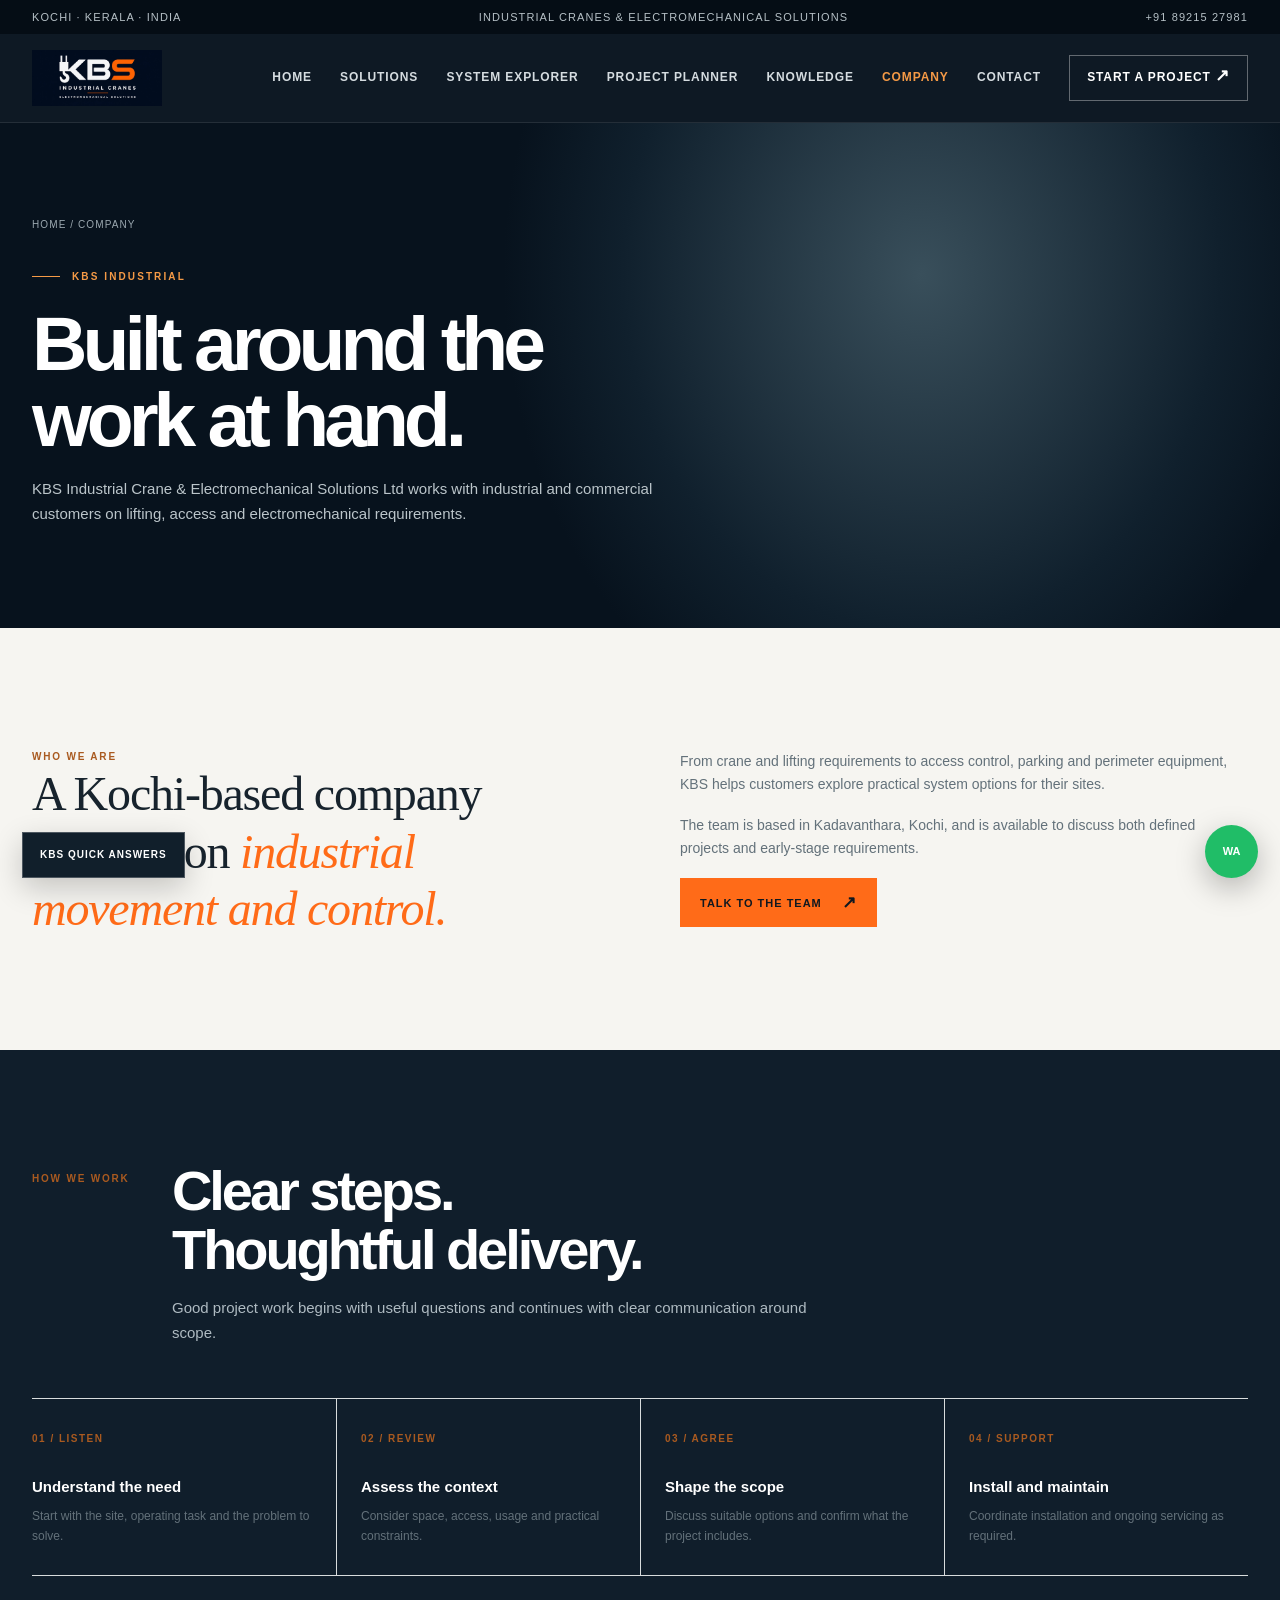
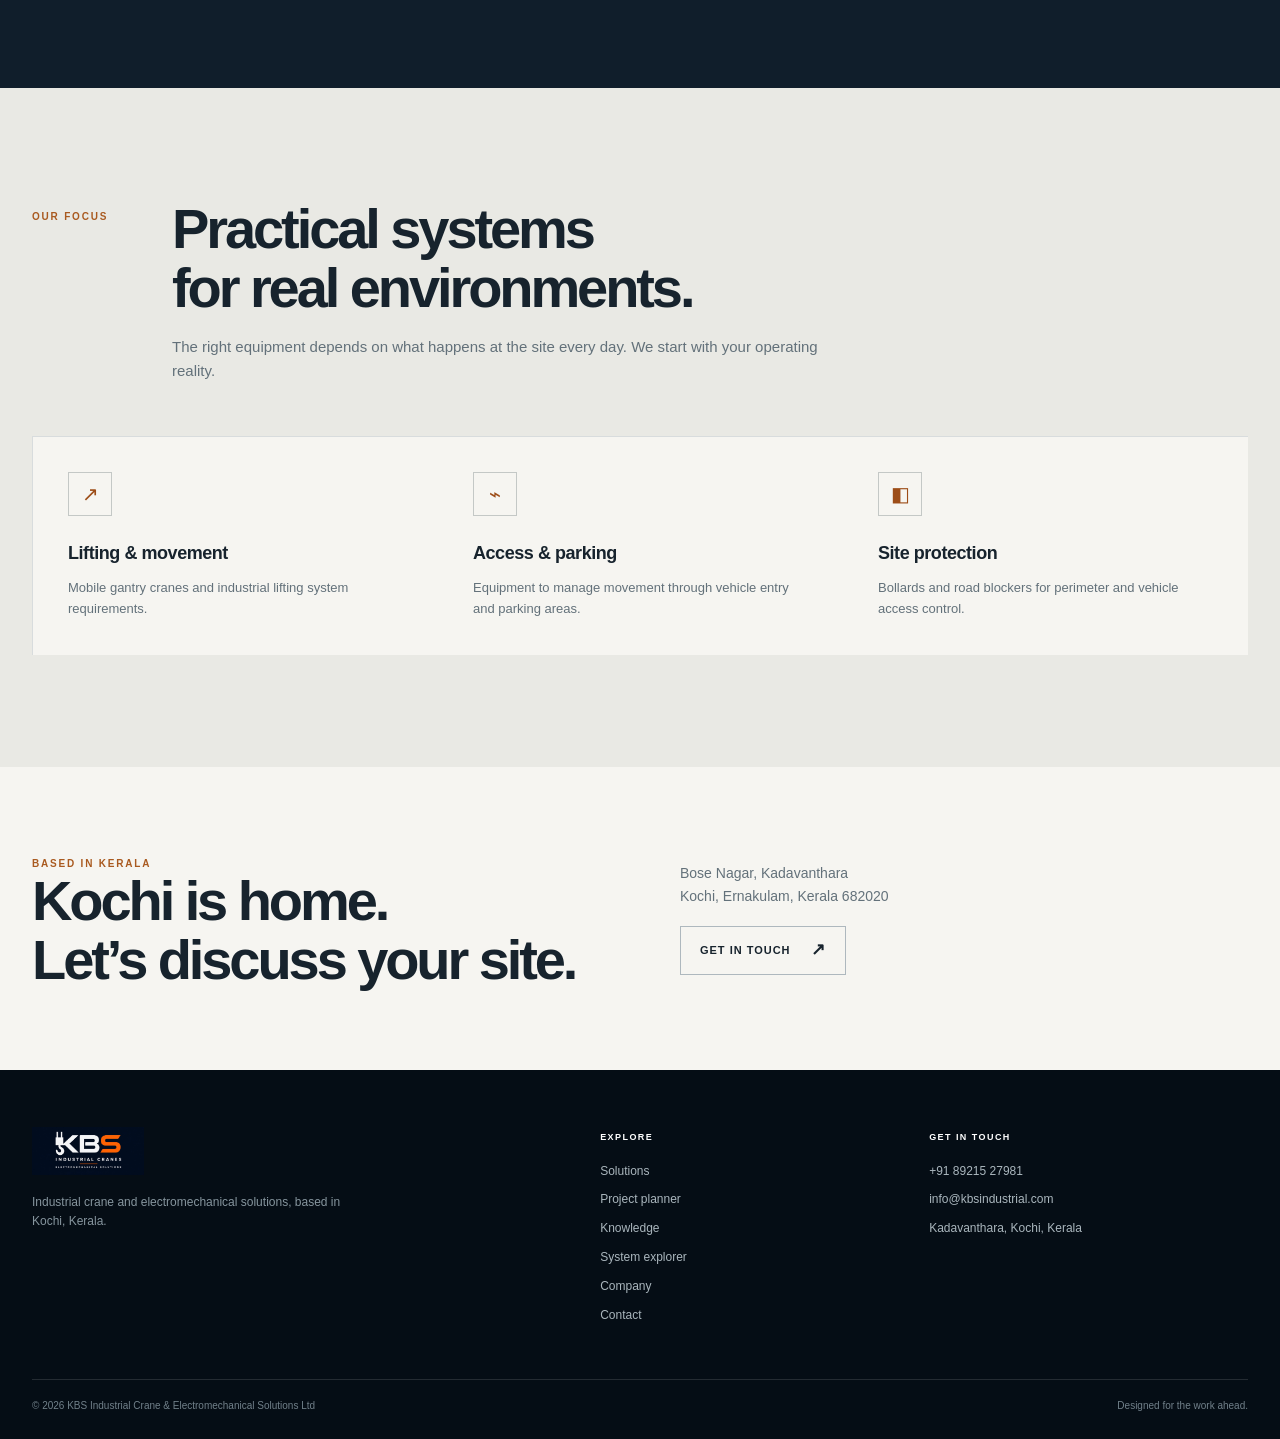
==== company.html @ d2d618ec "Add KBS website Add KBS website" ====
<!doctype html>
<html lang="en"><head><meta charset="utf-8"><meta name="viewport" content="width=device-width,initial-scale=1"><meta name="theme-color" content="#07121d"><meta name="description" content="Meet KBS Industrial Crane & Electromechanical Solutions Ltd, based in Kadavanthara, Kochi, Kerala."><title>Company | KBS Industrial</title><link rel="icon" href="assets/kbs-logo.png"><link rel="stylesheet" href="site.css"><link rel="stylesheet" href="kb.css"><script src="knowledge.js" defer></script><script src="explorer.js" defer></script><script src="site.js" defer></script></head><body><a class="skip" href="#main">Skip to content</a>
<div class="utility"><div class="wrap utility-row"><span>Kochi · Kerala · India</span><span>Industrial cranes & electromechanical solutions</span><a href="tel:+918921527981">+91 89215 27981</a></div></div><header class="site-header"><div class="wrap nav-row"><a class="logo" href="index.html" data-page aria-label="KBS Industrial home"><img src="assets/kbs-logo.png" alt="KBS Industrial Cranes — Electromechanical Solutions"></a><button class="menu-button" aria-expanded="false">Menu</button><nav class="nav" aria-label="Main navigation"><a href="index.html" data-page>Home</a><a href="solutions.html" data-page>Solutions</a><a href="explorer.html" data-page>System explorer</a><a href="planner.html" data-page>Project planner</a><a href="knowledge.html" data-page>Knowledge</a><a href="company.html" data-page aria-current="page">Company</a><a href="contact.html" data-page>Contact</a><a class="nav-cta" href="contact.html" data-page>Start a project <span class="arrow">↗</span></a></nav></div></header>
<main id="main"><section class="page-hero"><div class="wrap"><div class="breadcrumbs"><a href="index.html" data-page>Home</a> / Company</div><div class="eyebrow">KBS Industrial</div><h1>Built around the<br>work at hand.</h1><p>KBS Industrial Crane & Electromechanical Solutions Ltd works with industrial and commercial customers on lifting, access and electromechanical requirements.</p></div></section>
<section class="section"><div class="wrap split"><div class="reveal"><div class="section-label">Who we are</div><p class="statement">A Kochi-based company focused on <em>industrial movement and control.</em></p></div><div class="copy reveal delay"><p>From crane and lifting requirements to access control, parking and perimeter equipment, KBS helps customers explore practical system options for their sites.</p><p>The team is based in Kadavanthara, Kochi, and is available to discuss both defined projects and early-stage requirements.</p><a class="button primary" href="contact.html" data-page>Talk to the team <span class="arrow">↗</span></a></div></div></section>
<section class="section dark"><div class="wrap"><div class="section-head reveal"><div class="section-label">How we work</div><div><h2 class="section-title">Clear steps.<br>Thoughtful delivery.</h2><p class="section-intro">Good project work begins with useful questions and continues with clear communication around scope.</p></div></div><div class="process-grid"><article class="process-card"><span>01 / LISTEN</span><h3>Understand the need</h3><p>Start with the site, operating task and the problem to solve.</p></article><article class="process-card"><span>02 / REVIEW</span><h3>Assess the context</h3><p>Consider space, access, usage and practical constraints.</p></article><article class="process-card"><span>03 / AGREE</span><h3>Shape the scope</h3><p>Discuss suitable options and confirm what the project includes.</p></article><article class="process-card"><span>04 / SUPPORT</span><h3>Install and maintain</h3><p>Coordinate installation and ongoing servicing as required.</p></article></div></div></section>
<section class="section sand"><div class="wrap"><div class="section-head reveal"><div class="section-label">Our focus</div><div><h2 class="section-title">Practical systems<br>for real environments.</h2><p class="section-intro">The right equipment depends on what happens at the site every day. We start with your operating reality.</p></div></div><div class="service-grid"><article class="project-card"><div class="service-icon">↗</div><h3>Lifting & movement</h3><p>Mobile gantry cranes and industrial lifting system requirements.</p></article><article class="project-card"><div class="service-icon">⌁</div><h3>Access & parking</h3><p>Equipment to manage movement through vehicle entry and parking areas.</p></article><article class="project-card"><div class="service-icon">◧</div><h3>Site protection</h3><p>Bollards and road blockers for perimeter and vehicle access control.</p></article></div></div></section>
<section class="section sm"><div class="wrap split"><div><div class="section-label">Based in Kerala</div><h2 class="section-title">Kochi is home.<br>Let’s discuss your site.</h2></div><div class="copy"><p>Bose Nagar, Kadavanthara<br>Kochi, Ernakulam, Kerala 682020</p><a class="button light" href="contact.html" data-page>Get in touch <span class="arrow">↗</span></a></div></div></section></main>
<footer class="footer"><div class="wrap"><div class="footer-top"><div><a class="footer-logo" href="index.html" data-page><img src="assets/kbs-logo.png" alt="KBS Industrial"></a><p class="footer-blurb">Industrial crane and electromechanical solutions, based in Kochi, Kerala.</p></div><div class="footer-col"><h4>Explore</h4><a href="solutions.html" data-page>Solutions</a><a href="planner.html" data-page>Project planner</a><a href="knowledge.html" data-page>Knowledge</a><a href="explorer.html" data-page>System explorer</a><a href="company.html" data-page>Company</a><a href="contact.html" data-page>Contact</a></div><div class="footer-col"><h4>Get in touch</h4><a href="tel:+918921527981">+91 89215 27981</a><a href="mailto:info@kbsindustrial.com">info@kbsindustrial.com</a><span>Kadavanthara, Kochi, Kerala</span></div></div><div class="footer-bottom"><span>© <span data-year></span> KBS Industrial Crane & Electromechanical Solutions Ltd</span><span>Designed for the work ahead.</span></div></div></footer><div data-assistant></div><a class="floating-whatsapp" href="https://wa.me/918921527981" aria-label="Chat with KBS on WhatsApp" target="_blank" rel="noopener">WA</a></body></html>
---- site.css ----
:root{--night:#07121d;--navy:#101e2b;--navy2:#1b2e3d;--steel:#9daab2;--mist:#e8ecec;--paper:#f6f5f1;--orange:#ff6b18;--orange2:#f59a46;--line:#d8dcdd;--text:#17232d;--muted:#63717a;--white:#fff;--serif:Georgia,'Times New Roman',serif;--sans:'DM Sans',Arial,sans-serif;--display:Manrope,'DM Sans',Arial,sans-serif;--max:1240px;--shadow:0 25px 80px #06101b24}
*{box-sizing:border-box}html{scroll-behavior:smooth;scroll-padding-top:100px}body{margin:0;color:var(--text);background:var(--paper);font-family:var(--sans);font-size:15px;line-height:1.65;-webkit-font-smoothing:antialiased}body.page-transition{opacity:0;transform:translateY(8px)}body.page-ready{opacity:1;transform:none;transition:opacity .55s ease,transform .55s ease}a{color:inherit}img{max-width:100%;display:block}button{font:inherit}.wrap{width:min(var(--max),calc(100% - 64px));margin:auto}.utility{background:#050d15;color:#b6c0c6;font-size:11px;letter-spacing:.1em;text-transform:uppercase}.utility-row{min-height:34px;display:flex;align-items:center;justify-content:space-between}.utility a{text-decoration:none}.utility a:hover{color:white}.site-header{position:sticky;top:0;z-index:30;background:rgba(7,18,29,.97);color:#fff;border-bottom:1px solid #ffffff18;backdrop-filter:blur(16px)}.nav-row{min-height:88px;display:flex;align-items:center;justify-content:space-between;gap:32px}.logo{display:block;width:130px;flex:none}.logo img{width:100%;height:auto}.nav{display:flex;align-items:center;gap:clamp(18px,2.2vw,34px)}.nav a{text-decoration:none;color:#d5dce0;font-size:12px;font-weight:700;letter-spacing:.075em;text-transform:uppercase;transition:color .2s}.nav a:hover,.nav a[aria-current=page]{color:var(--orange2)}.nav .nav-cta{border:1px solid #ffffff59;padding:12px 17px;color:#fff}.nav .nav-cta:hover{background:var(--orange);border-color:var(--orange);color:#07121d}.menu-button{display:none;background:transparent;border:1px solid #ffffff4d;color:white;padding:10px 13px}
.hero{position:relative;overflow:hidden;background:var(--night);color:white;min-height:670px;display:flex;align-items:center}.hero:before{content:"";position:absolute;inset:0;background:radial-gradient(ellipse at 75% 48%,#354957 0,transparent 37%),linear-gradient(90deg,#07121d 0%,#07121df2 42%,#07121d55 100%)}.hero:after{content:"";position:absolute;inset:0;opacity:.14;background-image:linear-gradient(#92a4af14 1px,transparent 1px),linear-gradient(90deg,#92a4af14 1px,transparent 1px);background-size:74px 74px;mask-image:linear-gradient(90deg,transparent,#000)}.hero-inner{position:relative;z-index:1;display:grid;grid-template-columns:.82fr 1.18fr;gap:45px;align-items:center;padding-top:70px;padding-bottom:78px}.hero-copy{max-width:530px}.eyebrow{display:flex;align-items:center;gap:12px;color:var(--orange2);font-size:10px;font-weight:800;letter-spacing:.21em;text-transform:uppercase}.eyebrow:before{content:"";width:28px;height:1px;background:currentColor}.hero h1,.page-hero h1{font-family:var(--display);font-size:clamp(44px,5.7vw,78px);line-height:.99;letter-spacing:-.065em;font-weight:600;margin:23px 0 25px}.hero h1 em{font-family:var(--serif);font-weight:400;color:var(--orange2);letter-spacing:-.045em}.hero-copy>p{max-width:460px;color:#b7c2c9;font-size:16px;line-height:1.8}.button-row{display:flex;flex-wrap:wrap;gap:12px;margin-top:30px}.button{display:inline-flex;align-items:center;justify-content:center;gap:20px;min-height:49px;padding:0 19px;border:1px solid transparent;text-decoration:none;font-size:11px;font-weight:800;letter-spacing:.09em;text-transform:uppercase;transition:transform .22s,background .22s,border .22s,color .22s}.button:hover{transform:translateY(-2px)}.button.primary{background:var(--orange);color:#101820}.button.primary:hover{background:#ff8b4d}.button.outline{border-color:#ffffff4d;color:white}.button.outline:hover{border-color:white;background:#ffffff12}.button.light{border-color:#aeb8be;color:var(--text)}.button.light:hover{background:var(--text);border-color:var(--text);color:white}.arrow{font-size:17px;line-height:0}.hero-meta{display:flex;align-items:center;gap:13px;margin-top:36px;color:#9cabb4;font-size:11px;letter-spacing:.12em;text-transform:uppercase}.hero-meta:before{content:"";width:36px;height:1px;background:#657782}.hero-visual{position:relative;min-width:0;height:auto;background:none;overflow:visible}
.trust-strip{background:#101e2b;color:white}.trust-row{display:grid;grid-template-columns:repeat(3,1fr);min-height:91px;align-items:center}.trust-item{display:flex;align-items:center;gap:17px;padding:14px 26px;border-right:1px solid #ffffff22}.trust-item:first-child{padding-left:0}.trust-item:last-child{border:0}.trust-num{font-family:var(--serif);font-size:26px;color:var(--orange2)}.trust-item strong{display:block;font-size:11px;letter-spacing:.09em;text-transform:uppercase}.trust-item small{display:block;color:#8f9da6;font-size:11px;margin-top:3px}
.section{padding:112px 0}.section.sm{padding:80px 0}.section.dark{background:var(--navy);color:white}.section.sand{background:#e9e9e4}.section-head{display:grid;grid-template-columns:120px minmax(0,750px);gap:20px;margin-bottom:52px}.section-label{padding-top:9px;color:#a95a20;font-size:10px;letter-spacing:.18em;font-weight:800;text-transform:uppercase}.section-title{font-family:var(--display);font-size:clamp(34px,4.5vw,56px);line-height:1.05;letter-spacing:-.055em;font-weight:600;margin:0}.section-intro{max-width:650px;color:var(--muted);margin:17px 0 0;font-size:15px}.dark .section-intro{color:#afbbc2}.service-grid{display:grid;grid-template-columns:repeat(3,1fr);border-top:1px solid var(--line);border-left:1px solid var(--line)}.service-card{position:relative;min-height:250px;padding:30px;border-right:1px solid var(--line);border-bottom:1px solid var(--line);background:var(--paper);transition:background .25s,transform .25s}.service-card:hover{background:white;transform:translateY(-3px);z-index:1;box-shadow:var(--shadow)}.service-kicker{color:#a95a20;font-family:var(--display);font-size:10px;letter-spacing:.12em;font-weight:800}.service-icon{width:44px;height:44px;margin:31px 0 22px;border:1px solid #c4c8c6;display:grid;place-items:center;color:#9d4d18;font-size:20px}.service-card h3,.project-card h3{font-family:var(--display);font-size:18px;letter-spacing:-.025em;margin:0 0 8px}.service-card p{max-width:310px;color:var(--muted);font-size:13px;margin:0}.text-link{display:inline-flex;gap:12px;align-items:center;margin-top:23px;text-decoration:none;color:#9a4e1e;font-size:10px;font-weight:800;text-transform:uppercase;letter-spacing:.12em}.text-link:hover{color:var(--orange)}.split{display:grid;grid-template-columns:1fr 1fr;gap:80px;align-items:center}.statement{font-family:var(--serif);font-size:clamp(29px,4.1vw,48px);line-height:1.2;letter-spacing:-.025em;margin:0}.statement em{color:var(--orange);font-weight:400}.copy{color:var(--muted);font-size:14px}.copy p{margin:0 0 18px}.list-lines{border-top:1px solid #ffffff30}.list-line{display:grid;grid-template-columns:50px 1fr;gap:15px;padding:18px 0;border-bottom:1px solid #ffffff30}.list-line span{color:var(--orange2);font-size:10px;letter-spacing:.15em;font-weight:800}.list-line strong{font-size:13px}.list-line p{font-size:12px;color:#aab6bd;margin:3px 0 0}.feature-band{background:#dce0df;padding:0}.feature-band-inner{display:grid;grid-template-columns:1fr 1fr;min-height:370px}.feature-visual{position:relative;min-height:350px;background:linear-gradient(135deg,#253b49,#647782 55%,#b17a50);overflow:hidden}.feature-visual img{height:100%;width:100%;object-fit:cover;position:absolute;inset:0;mix-blend-mode:luminosity;opacity:.84}.feature-copy{padding:64px clamp(28px,6vw,84px);display:flex;flex-direction:column;justify-content:center}.feature-copy .section-title{font-size:clamp(32px,4vw,48px)}.feature-copy p{color:#53616a;max-width:460px;font-size:14px;margin:19px 0 0}.feature-copy .button{align-self:flex-start;margin-top:25px}
.page-hero{background:var(--night);color:white;position:relative;overflow:hidden;padding:94px 0 86px}.page-hero:before{content:"";position:absolute;right:-5%;top:-70%;width:66%;height:200%;background:radial-gradient(ellipse,#394f5b 0%,#10202d 50%,transparent 70%)}.page-hero .wrap{position:relative;z-index:1}.page-hero h1{max-width:900px;font-size:clamp(46px,6vw,78px);margin:20px 0}.page-hero p{max-width:680px;color:#bbc5ca;font-size:15px}.breadcrumbs{font-size:10px;color:#9ba8b0;letter-spacing:.11em;text-transform:uppercase;margin-bottom:35px}.breadcrumbs a{color:inherit;text-decoration:none}.breadcrumbs a:hover{color:white}
.spec-note{margin-top:17px;color:#73818a;font-size:11px}
.process-grid{display:grid;grid-template-columns:repeat(4,1fr);border-top:1px solid var(--line);border-bottom:1px solid var(--line)}.process-card{padding:26px 24px 28px 0}.process-card+.process-card{padding-left:24px;border-left:1px solid var(--line)}.process-card span{color:#a95a20;font-size:10px;letter-spacing:.15em;font-weight:800}.process-card h3{font-family:var(--display);font-size:15px;margin:25px 0 8px}.process-card p{color:var(--muted);font-size:12px;margin:0}.project-card{background:var(--paper);padding:35px;min-height:210px}.project-card .service-icon{margin:0 0 23px}.project-card p{color:var(--muted);font-size:13px;margin:0}
.contact-layout{display:grid;grid-template-columns:.9fr 1.1fr;gap:90px}.contact-layout h2{font-family:var(--display);font-size:clamp(36px,4.5vw,56px);letter-spacing:-.06em;line-height:1.02;margin:19px 0}.contact-layout>div:first-child>p{max-width:400px;color:var(--muted)}.contact-details{border-top:1px solid var(--line)}.contact-detail{padding:20px 0;border-bottom:1px solid var(--line)}.contact-detail small{display:block;color:#a95a20;font-size:9px;font-weight:800;letter-spacing:.16em;text-transform:uppercase}.contact-detail a,.contact-detail span{display:block;text-decoration:none;font-size:15px;font-weight:700;margin-top:5px}.contact-detail a:hover{color:#b05a1f}.form-card{background:#fff;padding:36px;box-shadow:var(--shadow)}.form-card h3{font-family:var(--display);font-size:19px;margin:0 0 22px}.form-row{display:grid;grid-template-columns:1fr 1fr;gap:16px}.field{margin-bottom:16px}.field label{display:block;font-size:10px;font-weight:800;letter-spacing:.1em;text-transform:uppercase;margin-bottom:7px}.field input,.field textarea,.field select{width:100%;border:1px solid #cdd3d4;background:#fbfbf9;padding:13px 14px;color:var(--text);font:inherit;font-size:13px}.field textarea{min-height:110px;resize:vertical}.field input:focus,.field textarea:focus,.field select:focus{outline:2px solid #ff6b1845;border-color:var(--orange)}.form-card .button{cursor:pointer}
.footer{background:#050d15;color:#aab6bd;padding:57px 0 24px}.footer-top{display:grid;grid-template-columns:1.3fr .7fr .8fr;gap:50px;padding-bottom:45px}.footer-logo{display:block;width:112px}.footer-blurb{max-width:320px;color:#86959e;font-size:12px;margin-top:18px}.footer-col h4{color:white;font-size:9px;letter-spacing:.16em;text-transform:uppercase;margin:3px 0 17px}.footer-col a,.footer-col span{display:block;text-decoration:none;color:#aab6bd;font-size:12px;margin:9px 0}.footer-col a:hover{color:var(--orange2)}.footer-bottom{border-top:1px solid #ffffff20;padding-top:18px;display:flex;justify-content:space-between;gap:20px;font-size:10px;color:#71808a}.footer-bottom a{text-decoration:none}.floating-whatsapp{position:fixed;right:22px;bottom:22px;z-index:25;width:53px;height:53px;border-radius:50%;display:grid;place-items:center;background:#20bd67;color:white;text-decoration:none;box-shadow:0 10px 30px #0004;font-weight:800;font-size:11px}.assistant-launch{position:fixed;left:22px;bottom:22px;z-index:25;background:#111f2b;color:white;border:1px solid #ffffff40;padding:14px 17px;cursor:pointer;font-size:10px;font-weight:800;letter-spacing:.1em;text-transform:uppercase;box-shadow:0 10px 30px #0003}.assistant-launch:hover{background:var(--orange);color:var(--night)}.assistant-panel{position:fixed;z-index:26;left:22px;bottom:79px;width:min(360px,calc(100vw - 32px));height:420px;background:white;border:1px solid #cdd5d8;box-shadow:0 16px 50px #0005;display:flex;flex-direction:column}.assistant-panel[hidden]{display:none}.assistant-head{background:var(--night);color:white;padding:14px;display:flex;justify-content:space-between;align-items:center}.assistant-head strong,.assistant-head small{display:block}.assistant-head small{color:#aab6bd;font-size:10px;margin-top:3px}.assistant-head button{background:transparent;border:0;color:white;font-size:23px;cursor:pointer}.assistant-messages{flex:1;overflow:auto;padding:14px;background:var(--paper)}.assistant-messages p{padding:10px 12px;margin:0 0 10px;max-width:92%;font-size:12px;background:white;border:1px solid #e1e5e6}.assistant-messages .user-msg{margin-left:auto;background:#ffe2cc;border-color:#ffe2cc}.assistant-form{display:flex;gap:7px;padding:10px;border-top:1px solid var(--line)}.assistant-form input{min-width:0;flex:1;padding:10px;border:1px solid #cdd5d8;font:inherit;font-size:12px}.assistant-form button{background:var(--orange);color:var(--night);border:0;padding:0 14px;font-size:10px;font-weight:800;text-transform:uppercase;cursor:pointer}
.reveal{opacity:0;transform:translateY(18px);transition:opacity .65s ease,transform .65s ease}.reveal.visible{opacity:1;transform:none}.reveal.delay{transition-delay:.12s}.reveal.delay2{transition-delay:.22s}.skip{position:absolute;left:-9999px;top:auto}.skip:focus{left:12px;top:12px;z-index:99;background:white;padding:12px;color:black}
@media(max-width:980px){.nav{gap:17px}.nav a{font-size:10px}.hero-inner{grid-template-columns:.9fr 1.1fr;gap:24px}.trust-item{padding:12px 17px}.section{padding:90px 0}.split{gap:48px}.contact-layout{gap:50px}}
@media(max-width:760px){.wrap{width:calc(100% - 38px)}.utility-row{min-height:30px}.utility-row span:last-child{display:none}.nav-row{min-height:74px}.menu-button{display:block}.nav{display:none;position:absolute;top:74px;left:0;right:0;padding:20px 24px 24px;background:#07121d;align-items:stretch;flex-direction:column;gap:18px;border-bottom:1px solid #ffffff25}.nav.open{display:flex}.nav a{font-size:12px}.nav .nav-cta{text-align:center}.hero{min-height:unset}.hero-inner{grid-template-columns:1fr;padding-top:64px;padding-bottom:46px}.hero-copy{max-width:620px}.hero h1{font-size:clamp(45px,12vw,70px)}.hero-visual{margin-top:10px}.hero-visual{height:310px}.trust-row{grid-template-columns:1fr;padding:7px 0}.trust-item,.trust-item:first-child{border:0;border-bottom:1px solid #ffffff1c;padding:12px 0}.trust-item:last-child{border:0}.section{padding:72px 0}.section.sm{padding:60px 0}.section-head{grid-template-columns:1fr;gap:10px;margin-bottom:34px}.section-label{padding:0}.service-grid{grid-template-columns:1fr 1fr}.service-card{min-height:225px;padding:22px}.service-icon{margin:21px 0 17px}.split,.feature-band-inner,.contact-layout{grid-template-columns:1fr;gap:30px}.feature-visual{min-height:270px}.feature-copy{padding:38px 25px 45px}.process-grid{grid-template-columns:1fr 1fr}.process-card{padding:20px 14px 22px 0}.process-card+.process-card{padding-left:14px}.process-card:nth-child(3){border-left:0;padding-left:0;border-top:1px solid var(--line)}.process-card:nth-child(4){border-top:1px solid var(--line)}.form-row{grid-template-columns:1fr;gap:0}.footer-top{grid-template-columns:1fr}.footer-top>div:first-child{grid-column:auto}.assistant-launch{left:12px;bottom:12px}.floating-whatsapp{right:12px;bottom:12px}}
@media(prefers-reduced-motion:reduce){html{scroll-behavior:auto}*,*:before,*:after{animation-duration:.01ms!important;transition-duration:.01ms!important}.reveal{opacity:1;transform:none}}
---- kb.css ----
.knowledge-tools{background:#fff;border:1px solid var(--line);padding:20px;box-shadow:var(--shadow);margin-top:-18px;position:relative;z-index:2}.knowledge-search{width:100%;height:54px;padding:0 18px;border:1px solid #cbd2d3;background:#fbfbf9;font:inherit;font-size:14px}.knowledge-search:focus{outline:2px solid #ff6b1845;border-color:var(--orange)}.faq-count{font-size:10px;color:var(--muted);letter-spacing:.12em;text-transform:uppercase;font-weight:800;margin:18px 0 10px}.faq-categories{display:flex;flex-wrap:wrap;gap:8px;margin-top:15px}.faq-filter{border:1px solid #d1d6d6;background:transparent;padding:9px 12px;color:#55636b;font-size:10px;font-weight:800;letter-spacing:.05em;cursor:pointer}.faq-filter:hover,.faq-filter.active{background:var(--night);border-color:var(--night);color:white}.faq-list{border-top:1px solid var(--line);margin-top:17px}.faq-item{border-bottom:1px solid var(--line);background:transparent}.faq-item summary{list-style:none;cursor:pointer;padding:18px 38px 18px 0;font-weight:700;font-size:13px;position:relative}.faq-item summary::-webkit-details-marker{display:none}.faq-item summary:after{content:'+';position:absolute;right:6px;top:14px;color:#a95a20;font-size:20px;font-weight:400}.faq-item[open] summary:after{content:'−'}.faq-answer{max-width:850px;color:#596770;font-size:13px;padding:0 40px 20px 0}.faq-answer a{color:#a34d16;text-decoration:underline;text-underline-offset:3px}.faq-empty{padding:22px;color:var(--muted);font-size:13px}.planner-grid{display:grid;grid-template-columns:.72fr 1.28fr;gap:60px;align-items:start}.planner-aside{position:sticky;top:130px}.planner-aside .section-title{font-size:clamp(34px,4vw,49px)}.planner-aside p{color:var(--muted);font-size:13px}.planner-progress{display:flex;gap:7px;margin:28px 0}.planner-progress i{height:3px;flex:1;background:#d7dcda}.planner-progress i.active{background:var(--orange)}.planner-form{background:#fff;padding:34px;box-shadow:var(--shadow)}.planner-field{padding:0 0 23px;margin:0 0 22px;border:0;border-bottom:1px solid var(--line)}.planner-field legend{font-family:var(--display);font-size:17px;font-weight:700;letter-spacing:-.025em;padding:0 0 13px}.planner-field legend span{display:block;font:800 9px var(--sans);letter-spacing:.13em;text-transform:uppercase;color:#a95a20;margin-bottom:5px}.choice-grid{display:grid;grid-template-columns:repeat(2,1fr);gap:9px}.choice{position:relative}.choice input{position:absolute;opacity:0;inset:0}.choice span{display:block;height:100%;padding:12px;border:1px solid #d4d9d8;color:#53616a;font-size:11px;cursor:pointer;transition:.2s}.choice input:checked+span{border-color:var(--orange);background:#fff1e6;color:var(--text);box-shadow:inset 0 0 0 1px var(--orange)}.choice input:focus-visible+span{outline:2px solid var(--orange)}.planner-form input[type=text],.planner-form textarea{width:100%;border:1px solid #cdd3d4;background:#fbfbf9;padding:13px 14px;font:inherit;font-size:13px}.planner-form textarea{min-height:100px;resize:vertical}.brief-output{background:var(--night);color:white;padding:27px;margin-top:22px}.brief-output[hidden]{display:none}.brief-output h3{font-family:var(--display);font-size:20px;margin:0 0 13px}.brief-output pre{white-space:pre-wrap;font:12px/1.65 var(--sans);color:#c6d0d5}.brief-actions{display:flex;gap:9px;flex-wrap:wrap}.brief-note{font-size:10px;color:#9ba8b0;margin:15px 0 0}.planner-form .button{margin-top:5px}
.explorer-shell{position:relative;min-height:410px;overflow:hidden;color:white;background:linear-gradient(145deg,#142430,#09151e 72%);border:1px solid #ffffff24;box-shadow:0 28px 70px #0004}.explorer-shell:before{content:"";position:absolute;inset:0;background:radial-gradient(ellipse at 90% 10%,#52616b44,transparent 42%),linear-gradient(110deg,transparent 55%,#ff6b1814);pointer-events:none}.explorer-shell>*{position:relative}.explorer-head{display:flex;justify-content:space-between;align-items:center;padding:18px 20px;border-bottom:1px solid #ffffff20}.explorer-head span{font-size:9px;font-weight:800;letter-spacing:.15em;text-transform:uppercase;color:#b6c2c8}.explorer-head .explorer-number{color:var(--orange2)}.explorer-body{display:grid;grid-template-columns:.78fr 1.22fr;min-height:340px}.explorer-tabs{display:flex;flex-direction:column;border-right:1px solid #ffffff20;padding:12px}.explorer-tab{display:grid;grid-template-columns:30px 1fr 18px;gap:9px;align-items:center;text-align:left;flex:1;min-height:48px;border:0;border-bottom:1px solid #ffffff19;background:transparent;color:#b8c3c8;padding:8px 10px;font-size:10px;font-weight:700;cursor:pointer;transition:background .2s,color .2s}.explorer-tab:last-child{border-bottom:0}.explorer-tab:hover,.explorer-tab[aria-selected=true]{background:#ffffff0d;color:white}.explorer-tab[aria-selected=true]{box-shadow:inset 2px 0 0 var(--orange)}.explorer-tab-num{color:var(--orange2);font-size:9px;letter-spacing:.1em}.explorer-tab b{font-weight:400;color:var(--orange2);font-size:15px}.explorer-detail{padding:26px 27px 22px;display:flex;flex-direction:column;align-items:flex-start}.explorer-detail .explorer-tag{color:var(--orange2);font-weight:800;font-size:9px;letter-spacing:.16em;text-transform:uppercase}.explorer-detail h2,.explorer-detail h3{font-family:var(--display);font-size:clamp(22px,2.8vw,32px);line-height:1.08;letter-spacing:-.05em;margin:12px 0}.explorer-detail p{color:#c0cbd0;font-size:11px;line-height:1.7;margin:0 0 13px}.explorer-detail .explorer-prompt{border-left:2px solid var(--orange);padding-left:12px}.explorer-detail .explorer-caution{font-size:10px;color:#8f9da5;margin-bottom:18px}.explorer-detail .button{margin-top:auto;min-height:42px;font-size:9px}.explorer-caption{margin-top:12px;color:#7d8c94;font-size:9px;letter-spacing:.1em;text-transform:uppercase}.explorer-card{background:#fff;padding:28px;border:1px solid var(--line);min-height:180px}.explorer-card small{color:#a95a20;font-size:9px;letter-spacing:.15em;font-weight:800}.explorer-card h3{font:700 19px var(--display);letter-spacing:-.04em;margin:15px 0 8px}.explorer-card p{font-size:12px;color:var(--muted);margin:0}.explorer-demo{padding:16px;background:#132431;color:white;margin-top:22px;font-size:11px}.explorer-demo strong{display:block;color:var(--orange2);text-transform:uppercase;letter-spacing:.12em;font-size:9px;margin-bottom:7px}
.hero-visual:after{display:none}.hero-visual{height:auto;background:none;overflow:visible}.explorer-shell .explorer-detail h2{color:#fff}.explorer-shell .explorer-detail .button{color:var(--night)}
@media(max-width:760px){.planner-grid{grid-template-columns:1fr;gap:28px}.planner-aside{position:static}.planner-form{padding:24px}.knowledge-tools{padding:15px}.faq-filter{font-size:9px;padding:8px 10px}.hero-visual{height:auto;background:none}.explorer-shell{min-height:0}.explorer-body{grid-template-columns:1fr;min-height:0}.explorer-tabs{display:grid;grid-template-columns:repeat(2,minmax(0,1fr));border-right:0;border-bottom:1px solid #ffffff20;padding:8px;gap:4px}.explorer-tab{min-height:43px;border:0;font-size:9px;grid-template-columns:23px 1fr 14px;padding:7px}.explorer-tab:last-child{grid-column:1/-1}.explorer-detail{min-height:305px;padding:21px}.explorer-caption{line-height:1.5}}
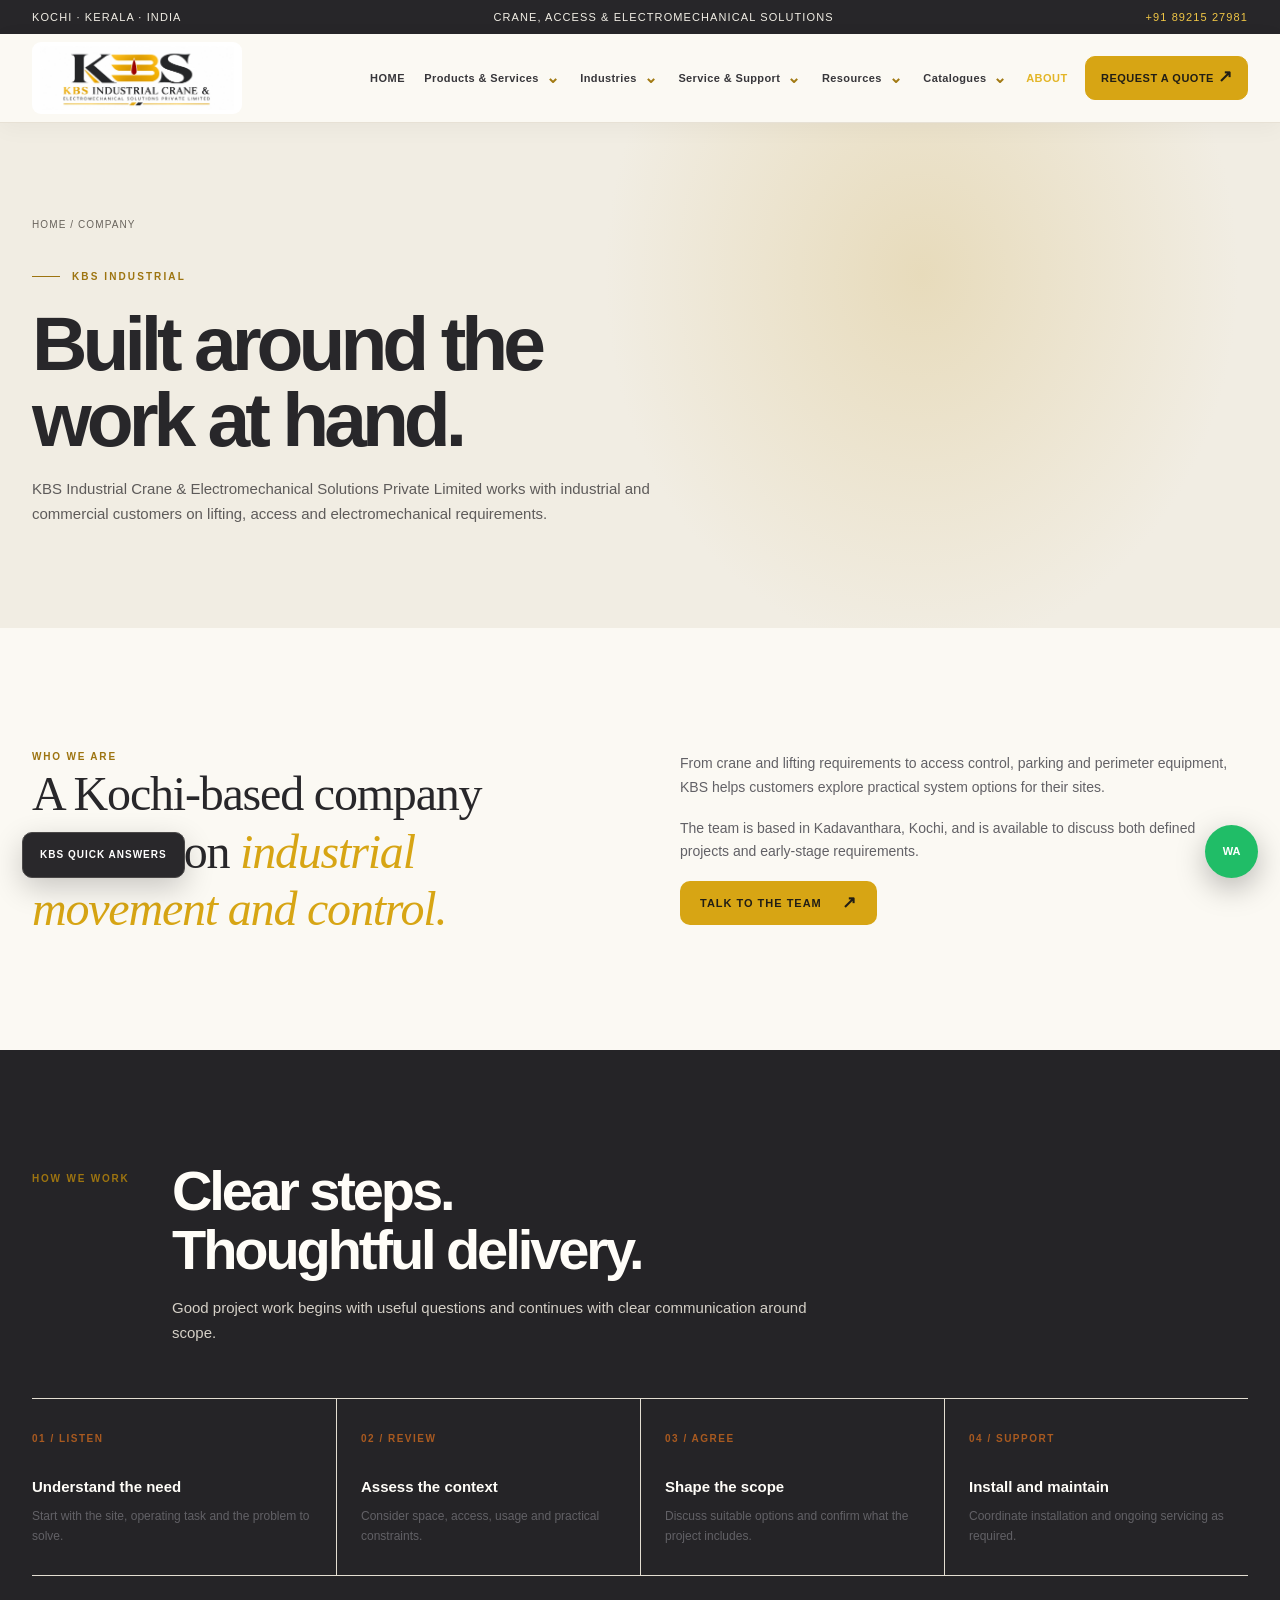
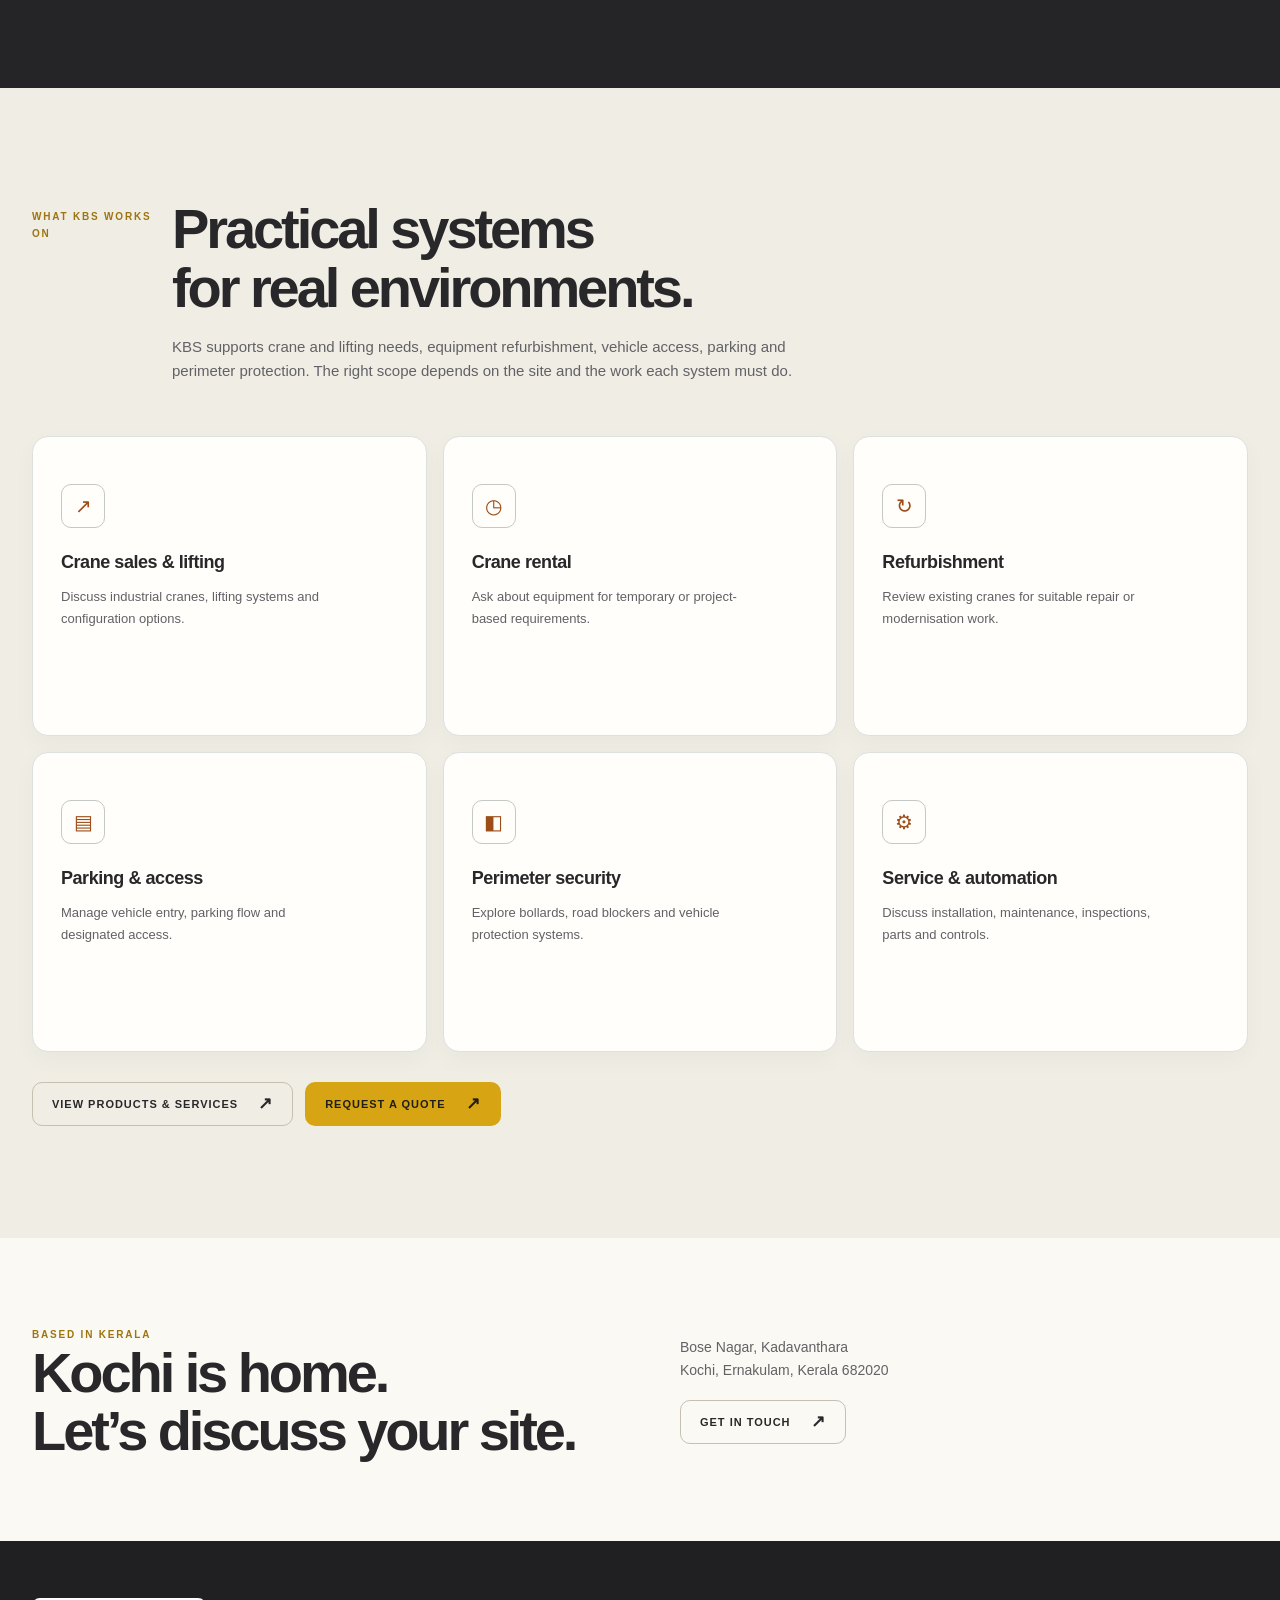
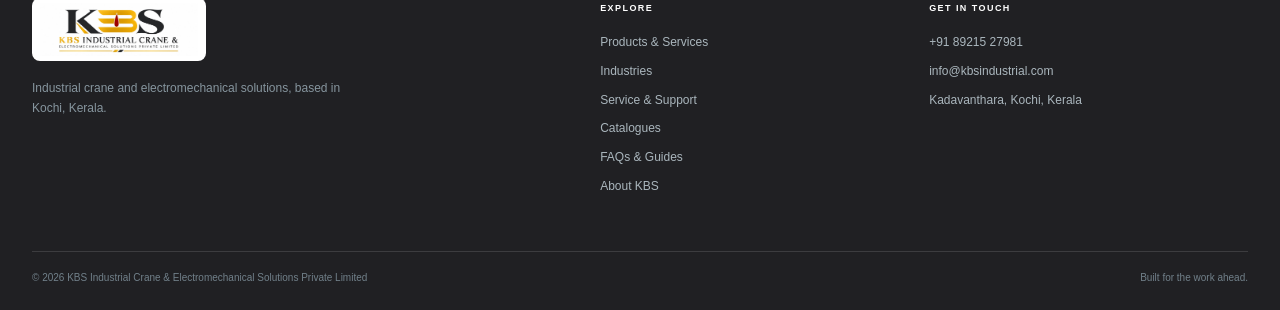
==== commit 3cdaf3c4: "Add files via upload" ====
--- a/company.html
+++ b/company.html
@@ -1,11 +1,21 @@
 <!doctype html>
-<html lang="en"><head><meta charset="utf-8"><meta name="viewport" content="width=device-width,initial-scale=1"><meta name="theme-color" content="#07121d"><meta name="description" content="Meet KBS Industrial Crane & Electromechanical Solutions Ltd, based in Kadavanthara, Kochi, Kerala."><title>Company | KBS Industrial</title><link rel="icon" href="assets/kbs-logo.png"><link rel="stylesheet" href="site.css"><link rel="stylesheet" href="kb.css"><script src="knowledge.js" defer></script><script src="explorer.js" defer></script><script src="site.js" defer></script></head><body><a class="skip" href="#main">Skip to content</a>
-<div class="utility"><div class="wrap utility-row"><span>Kochi · Kerala · India</span><span>Industrial cranes & electromechanical solutions</span><a href="tel:+918921527981">+91 89215 27981</a></div></div><header class="site-header"><div class="wrap nav-row"><a class="logo" href="index.html" data-page aria-label="KBS Industrial home"><img src="assets/kbs-logo.png" alt="KBS Industrial Cranes — Electromechanical Solutions"></a><button class="menu-button" aria-expanded="false">Menu</button><nav class="nav" aria-label="Main navigation"><a href="index.html" data-page>Home</a><a href="solutions.html" data-page>Solutions</a><a href="explorer.html" data-page>System explorer</a><a href="planner.html" data-page>Project planner</a><a href="knowledge.html" data-page>Knowledge</a><a href="company.html" data-page aria-current="page">Company</a><a href="contact.html" data-page>Contact</a><a class="nav-cta" href="contact.html" data-page>Start a project <span class="arrow">↗</span></a></nav></div></header>
-<main id="main"><section class="page-hero"><div class="wrap"><div class="breadcrumbs"><a href="index.html" data-page>Home</a> / Company</div><div class="eyebrow">KBS Industrial</div><h1>Built around the<br>work at hand.</h1><p>KBS Industrial Crane & Electromechanical Solutions Ltd works with industrial and commercial customers on lifting, access and electromechanical requirements.</p></div></section>
+<html lang="en"><head><meta charset="utf-8"><meta name="viewport" content="width=device-width,initial-scale=1"><meta name="theme-color" content="#f7f4eb"><meta name="description" content="Meet KBS Industrial Crane & Electromechanical Solutions Private Limited, based in Kadavanthara, Kochi, Kerala."><title>Company | KBS Industrial</title><link rel="icon" href="assets/kbs-logo.png"><link rel="stylesheet" href="site.css"><link rel="stylesheet" href="kb.css"><script src="knowledge.js" defer></script><script src="explorer.js" defer></script><script src="site.js" defer></script></head><body><a class="skip" href="#main">Skip to content</a>
+<div class="utility"><div class="wrap utility-row"><span>Kochi · Kerala · India</span><span>Crane, access & electromechanical solutions</span><a href="tel:+918921527981">+91 89215 27981</a></div></div><header class="site-header"><div class="wrap nav-row"><a class="logo" href="index.html" data-page aria-label="KBS Industrial home"><img src="assets/kbs-logo.png" alt="KBS Industrial Crane & Electromechanical Solutions Private Limited"></a><button class="menu-button" aria-expanded="false">Menu</button><nav class="nav" aria-label="Main navigation"><a href="index.html" data-page >Home</a><details class="nav-menu" ><summary >Products &amp; Services <span>⌄</span></summary><div class="nav-dropdown"><a href="solutions.html#lifting" data-page>Crane sales</a><a href="solutions.html#rental" data-page>Crane rental</a><a href="solutions.html#refurbishment" data-page>Refurbishment</a><a href="solutions.html#crane-reference" data-page>Crane types</a><a href="solutions.html#access" data-page>Parking &amp; access</a><a href="solutions.html#perimeter" data-page>Perimeter security</a><a href="solutions.html#automation" data-page>Electrical &amp; automation</a></div></details><details class="nav-menu" ><summary >Industries <span>⌄</span></summary><div class="nav-dropdown"><a href="industries.html#manufacturing" data-page>Manufacturing</a><a href="industries.html#warehouse" data-page>Warehousing &amp; logistics</a><a href="industries.html#construction" data-page>Construction &amp; infrastructure</a><a href="industries.html#ports" data-page>Ports &amp; yards</a><a href="industries.html#commercial" data-page>Commercial properties</a></div></details><details class="nav-menu" ><summary >Service &amp; Support <span>⌄</span></summary><div class="nav-dropdown"><a href="support.html#installation" data-page>Installation &amp; commissioning</a><a href="support.html#maintenance" data-page>Maintenance &amp; repair</a><a href="support.html#assessment" data-page>Inspection &amp; assessment</a><a href="support.html#spares" data-page>Spare parts</a><a href="support.html#upgrades" data-page>Upgrades &amp; modernisation</a></div></details><details class="nav-menu" ><summary >Resources <span>⌄</span></summary><div class="nav-dropdown"><a href="explorer.html" data-page>Explore KBS solutions</a><a href="planner.html" data-page>Plan a project</a><a href="knowledge.html" data-page>FAQs &amp; Guides</a></div></details><details class="nav-menu" ><summary >Catalogues <span>⌄</span></summary><div class="nav-dropdown"><a href="catalogues.html#cranes" data-page>Crane catalogue</a><a href="catalogues.html#parking-access" data-page>Parking &amp; access</a><a href="catalogues.html#security" data-page>Perimeter security</a><a href="catalogues.html#automation" data-page>Electrical &amp; automation</a><a class="dropdown-all" href="catalogues.html" data-page>View all catalogues ↗</a></div></details><a href="company.html" data-page aria-current="page">About</a><a class="nav-cta" href="contact.html" data-page >Request a Quote <span class="arrow">↗</span></a></nav></div></header>
+<main id="main"><section class="page-hero"><div class="wrap"><div class="breadcrumbs"><a href="index.html" data-page>Home</a> / Company</div><div class="eyebrow">KBS Industrial</div><h1>Built around the<br>work at hand.</h1><p>KBS Industrial Crane & Electromechanical Solutions Private Limited works with industrial and commercial customers on lifting, access and electromechanical requirements.</p></div></section>
 <section class="section"><div class="wrap split"><div class="reveal"><div class="section-label">Who we are</div><p class="statement">A Kochi-based company focused on <em>industrial movement and control.</em></p></div><div class="copy reveal delay"><p>From crane and lifting requirements to access control, parking and perimeter equipment, KBS helps customers explore practical system options for their sites.</p><p>The team is based in Kadavanthara, Kochi, and is available to discuss both defined projects and early-stage requirements.</p><a class="button primary" href="contact.html" data-page>Talk to the team <span class="arrow">↗</span></a></div></div></section>
 <section class="section dark"><div class="wrap"><div class="section-head reveal"><div class="section-label">How we work</div><div><h2 class="section-title">Clear steps.<br>Thoughtful delivery.</h2><p class="section-intro">Good project work begins with useful questions and continues with clear communication around scope.</p></div></div><div class="process-grid"><article class="process-card"><span>01 / LISTEN</span><h3>Understand the need</h3><p>Start with the site, operating task and the problem to solve.</p></article><article class="process-card"><span>02 / REVIEW</span><h3>Assess the context</h3><p>Consider space, access, usage and practical constraints.</p></article><article class="process-card"><span>03 / AGREE</span><h3>Shape the scope</h3><p>Discuss suitable options and confirm what the project includes.</p></article><article class="process-card"><span>04 / SUPPORT</span><h3>Install and maintain</h3><p>Coordinate installation and ongoing servicing as required.</p></article></div></div></section>
-<section class="section sand"><div class="wrap"><div class="section-head reveal"><div class="section-label">Our focus</div><div><h2 class="section-title">Practical systems<br>for real environments.</h2><p class="section-intro">The right equipment depends on what happens at the site every day. We start with your operating reality.</p></div></div><div class="service-grid"><article class="project-card"><div class="service-icon">↗</div><h3>Lifting & movement</h3><p>Mobile gantry cranes and industrial lifting system requirements.</p></article><article class="project-card"><div class="service-icon">⌁</div><h3>Access & parking</h3><p>Equipment to manage movement through vehicle entry and parking areas.</p></article><article class="project-card"><div class="service-icon">◧</div><h3>Site protection</h3><p>Bollards and road blockers for perimeter and vehicle access control.</p></article></div></div></section>
+<section class="section sand"><div class="wrap"><div class="section-head"><div class="section-label">What KBS works on</div><div><h2 class="section-title">Practical systems<br>for real environments.</h2><p class="section-intro">KBS supports crane and lifting needs, equipment refurbishment, vehicle access, parking and perimeter protection. The right scope depends on the site and the work each system must do.</p></div></div><div class="service-grid catalog-grid"><article class="project-card catalog-card"><div class="service-icon">↗</div><h3>Crane sales & lifting</h3><p>Discuss industrial cranes, lifting systems and configuration options.</p></article><article class="project-card catalog-card"><div class="service-icon">◷</div><h3>Crane rental</h3><p>Ask about equipment for temporary or project-based requirements.</p></article><article class="project-card catalog-card"><div class="service-icon">↻</div><h3>Refurbishment</h3><p>Review existing cranes for suitable repair or modernisation work.</p></article><article class="project-card catalog-card"><div class="service-icon">▤</div><h3>Parking & access</h3><p>Manage vehicle entry, parking flow and designated access.</p></article><article class="project-card catalog-card"><div class="service-icon">◧</div><h3>Perimeter security</h3><p>Explore bollards, road blockers and vehicle protection systems.</p></article><article class="project-card catalog-card"><div class="service-icon">⚙</div><h3>Service & automation</h3><p>Discuss installation, maintenance, inspections, parts and controls.</p></article></div><div class="button-row"><a class="button light" href="solutions.html" data-page>View products & services <span class="arrow">↗</span></a><a class="button primary" href="contact.html" data-page>Request a quote <span class="arrow">↗</span></a></div></div></section>
 <section class="section sm"><div class="wrap split"><div><div class="section-label">Based in Kerala</div><h2 class="section-title">Kochi is home.<br>Let’s discuss your site.</h2></div><div class="copy"><p>Bose Nagar, Kadavanthara<br>Kochi, Ernakulam, Kerala 682020</p><a class="button light" href="contact.html" data-page>Get in touch <span class="arrow">↗</span></a></div></div></section></main>
-<footer class="footer"><div class="wrap"><div class="footer-top"><div><a class="footer-logo" href="index.html" data-page><img src="assets/kbs-logo.png" alt="KBS Industrial"></a><p class="footer-blurb">Industrial crane and electromechanical solutions, based in Kochi, Kerala.</p></div><div class="footer-col"><h4>Explore</h4><a href="solutions.html" data-page>Solutions</a><a href="planner.html" data-page>Project planner</a><a href="knowledge.html" data-page>Knowledge</a><a href="explorer.html" data-page>System explorer</a><a href="company.html" data-page>Company</a><a href="contact.html" data-page>Contact</a></div><div class="footer-col"><h4>Get in touch</h4><a href="tel:+918921527981">+91 89215 27981</a><a href="mailto:info@kbsindustrial.com">info@kbsindustrial.com</a><span>Kadavanthara, Kochi, Kerala</span></div></div><div class="footer-bottom"><span>© <span data-year></span> KBS Industrial Crane & Electromechanical Solutions Ltd</span><span>Designed for the work ahead.</span></div></div></footer><div data-assistant></div><a class="floating-whatsapp" href="https://wa.me/918921527981" aria-label="Chat with KBS on WhatsApp" target="_blank" rel="noopener">WA</a></body></html>
+<footer class="footer"><div class="wrap"><div class="footer-top"><div><a class="footer-logo" href="index.html" data-page><img src="assets/kbs-logo.png" alt="KBS Industrial Crane & Electromechanical Solutions Private Limited"></a><p class="footer-blurb">Industrial crane and electromechanical solutions, based in Kochi, Kerala.</p></div><div class="footer-col"><h4>Explore</h4><a href="solutions.html" data-page>Products &amp; Services</a><a href="industries.html" data-page>Industries</a><a href="support.html" data-page>Service &amp; Support</a><a href="catalogues.html" data-page>Catalogues</a><a href="knowledge.html" data-page>FAQs &amp; Guides</a><a href="company.html" data-page>About KBS</a></div><div class="footer-col"><h4>Get in touch</h4><a href="tel:+918921527981">+91 89215 27981</a><a href="mailto:info@kbsindustrial.com">info@kbsindustrial.com</a><span>Kadavanthara, Kochi, Kerala</span></div></div><div class="footer-bottom"><span>© <span data-year></span> KBS Industrial Crane & Electromechanical Solutions Private Limited</span><span>Built for the work ahead.</span></div></div></footer><div data-assistant></div><a class="floating-whatsapp" href="https://wa.me/918921527981" aria-label="Chat with KBS on WhatsApp" target="_blank" rel="noopener">WA</a></body></html>
 
 
+
+
+
+
+
+
+
+
+
+
--- a/site.css
+++ b/site.css
@@ -14,3 +14,196 @@
 @media(prefers-reduced-motion:reduce){html{scroll-behavior:auto}*,*:before,*:after{animation-duration:.01ms!important;transition-duration:.01ms!important}.reveal{opacity:1;transform:none}}
 
 
+/* Softer, more comfortable controls and cards */
+:root{--radius-sm:10px;--radius-md:16px;--radius-lg:24px}
+.nav .nav-cta,.menu-button,.button,.service-icon,.service-card,.project-card,.explorer-shell,.planner-form,.form-card,.knowledge-tools,.knowledge-search,.faq-filter,.choice span,.field input,.field textarea,.field select,.assistant-launch,.assistant-panel,.assistant-messages p,.assistant-form input,.assistant-form button{border-radius:var(--radius-sm)}
+.hero-visual .explorer-shell,.feature-visual{border-radius:var(--radius-lg)}
+.service-card,.project-card{overflow:hidden}
+.button,.nav .nav-cta,.menu-button,.faq-filter,.choice span{min-height:44px}
+.button:focus-visible,a:focus-visible,button:focus-visible,input:focus-visible,textarea:focus-visible,select:focus-visible,summary:focus-visible{outline:3px solid #ff9a59;outline-offset:3px}
+@media(max-width:760px){.service-grid{grid-template-columns:1fr}.service-card{min-height:unset}.service-icon{margin-top:18px}}
+/* Clearer wayfinding and easier scanning */
+.solution-jumps{display:flex;flex-wrap:wrap;gap:10px;padding-top:22px;padding-bottom:22px}
+.solution-jumps a{display:inline-flex;align-items:center;min-height:42px;padding:8px 15px;border:1px solid #cbd1d0;border-radius:999px;background:#fff;text-decoration:none;color:#35434b;font-size:12px;font-weight:700;transition:background .2s,color .2s,border .2s}
+.solution-jumps a:hover,.solution-jumps a:focus-visible{background:var(--night);border-color:var(--night);color:#fff}
+.compact-head{margin-top:54px;margin-bottom:25px}
+.small-title{font-size:clamp(25px,3vw,36px)}
+.service-card p,.project-card p{line-height:1.75}
+@media(max-width:760px){.solution-jumps{gap:8px}.solution-jumps a{font-size:11px;padding:7px 12px}.compact-head{margin-top:40px}}
+/* Brand, navigation and scan-friendly catalogue layout */
+.logo{width:210px;background:#fff;padding:4px 8px;border-radius:9px;overflow:hidden}
+.logo img{width:100%;height:auto}
+.nav{gap:clamp(12px,1.35vw,20px)}
+.nav a{font-size:11px;letter-spacing:.045em;white-space:nowrap}
+.nav .nav-cta{padding:12px 15px;background:var(--orange);color:#101820;border-color:var(--orange);border-radius:10px}
+.nav .nav-cta:hover{background:#ff8b4d;border-color:#ff8b4d;color:#101820}
+.footer-logo{width:174px;background:#fff;padding:5px 8px;border-radius:8px;overflow:hidden}
+.catalog-grid{grid-template-columns:repeat(3,minmax(0,1fr));gap:16px;border:0}
+.catalog-card{display:flex;flex-direction:column;min-width:0;min-height:300px;padding:28px;background:#fff;border:1px solid #dce0df;border-radius:16px;box-shadow:0 8px 24px #06101b08;transition:transform .2s,box-shadow .2s,border-color .2s}
+.catalog-card:hover{transform:translateY(-3px);box-shadow:var(--shadow);border-color:#bcc6c7}
+.catalog-card .service-icon{margin:19px 0 20px}
+.catalog-card p{max-width:40ch;line-height:1.72}
+.catalog-card .text-link{margin-top:auto;padding-top:22px;min-height:48px}
+.dark-grid .catalog-card{background:#152632;color:#fff;border-color:#ffffff24}
+.dark-grid .catalog-card p{color:#b4c0c6}
+.dark-grid .catalog-card .service-icon{border-color:#ffffff4a;color:var(--orange2)}
+.outline-dark{border-color:#9ca9ad;color:var(--text)}
+.outline-dark:hover{background:var(--text);border-color:var(--text);color:#fff}
+.solution-jumps{position:relative;z-index:2}
+@media(max-width:1100px){.nav-row{position:relative;min-height:82px}.logo{width:190px}.menu-button{display:block;border-radius:10px}.nav{display:none;position:absolute;top:100%;left:-20px;right:-20px;padding:18px 22px 22px;background:#07121d;align-items:stretch;flex-direction:column;gap:5px;border-bottom:1px solid #ffffff25;box-shadow:0 20px 35px #0004}.nav.open{display:flex}.nav a{font-size:13px;padding:12px 10px;white-space:normal}.nav .nav-cta{text-align:center;margin-top:7px}.catalog-grid{grid-template-columns:repeat(2,minmax(0,1fr))}}
+@media(max-width:600px){.logo{width:172px}.catalog-grid{grid-template-columns:1fr}.catalog-card{min-height:unset;padding:23px}.catalog-card .text-link{padding-top:16px}.utility-row a{font-size:10px}}
+/* KBS palette: warm white, charcoal, gold and a restrained red accent */
+:root{--night:#242326;--navy:#29282b;--navy2:#3a383a;--steel:#77736e;--mist:#f0ede5;--paper:#fbf9f3;--orange:#d7a514;--orange2:#e3b526;--line:#e3ded2;--text:#28272a;--muted:#626166;--white:#fffdf8;--shadow:0 20px 54px #2f28150f}
+.utility{background:#272629;color:#f1eee5}
+.utility a{color:#f1c745}
+.site-header{background:rgba(251,249,243,.97);color:var(--text);border-bottom:1px solid #e7e1d5;box-shadow:0 5px 22px #17120b0a}
+.nav a{color:#37363a}
+.nav .nav-cta{background:var(--orange);border-color:var(--orange);color:#211e16}
+.nav .nav-cta:hover{background:#ebbd35;border-color:#ebbd35;color:#211e16}
+.menu-button{background:#fffdf8;color:var(--text);border-color:#c9c3b6}
+.hero{background:#f7f4eb;color:var(--text);min-height:620px}
+.hero:before{background:radial-gradient(ellipse at 78% 45%,#eadba966 0,transparent 39%),linear-gradient(90deg,#f8f5ec 0%,#f8f5ecf2 42%,#f8f5ec66 100%)}
+.hero:after{opacity:.2;background-image:linear-gradient(#b28b2710 1px,transparent 1px),linear-gradient(90deg,#b28b2710 1px,transparent 1px)}
+.eyebrow,.section-label,.service-kicker,.text-link{color:#9d7410}
+.hero h1 em{color:#aa7b00}
+.hero-copy>p{color:#5e5b5a}
+.hero-meta{color:#68635e}
+.hero-meta:before{background:#b89a4e}
+.button.primary{background:var(--orange);color:#211e16}
+.button.primary:hover{background:#ebbd35}
+.button.outline{border-color:#716b60;color:#302f31}
+.button.outline:hover{border-color:#a78112;background:#efe3bf;color:#252326}
+.button.light{border-color:#c6c0b3;color:var(--text)}
+.button.light:hover{background:#28272a;border-color:#28272a;color:#fff}
+.page-hero{background:#f1ede3;color:var(--text)}
+.page-hero:before{background:radial-gradient(ellipse,#e4d5ae 0%,#f1ede3 53%,transparent 72%);opacity:.75}
+.page-hero p{color:#5e5b5a}
+.breadcrumbs{color:#69645d}
+.breadcrumbs a:hover{color:#9b7411}
+.section.sand{background:#f0ede4}
+.section.dark{background:#252427;color:#fffdf8}
+.section.dark .section-intro,.section.dark .copy{color:#d5d0c7}
+.section.dark .list-line p{color:#c4beb5}
+.footer{background:#202023}
+.explorer-shell{background:#fffefa;color:var(--text);border:1px solid #e1dac9;box-shadow:0 20px 50px #30271212}
+.explorer-shell:before{background:radial-gradient(ellipse at 92% 8%,#e3b52618,transparent 42%),linear-gradient(110deg,transparent 55%,#9c1a2710);pointer-events:none}
+.explorer-head{border-bottom:1px solid #e4dfd4}
+.explorer-head span{color:#5a5652}
+.explorer-head .explorer-number{color:#a27a13}
+.explorer-tabs{border-right:1px solid #e4dfd4}
+.explorer-tab{border-bottom:1px solid #e8e3d9;color:#59575a}
+.explorer-tab:hover,.explorer-tab.active{background:#f7f2e5;color:#242326}
+.explorer-tab.active{box-shadow:inset 3px 0 0 var(--orange)}
+.explorer-detail .explorer-tag{color:#98710e}
+.explorer-detail h2,.explorer-detail h3,.explorer-shell .explorer-detail h2{color:#242326}
+.explorer-detail p{color:#5f5c5c;font-size:13px}
+.explorer-caption{color:#6f6b64}
+.catalog-card{background:#fffefa}
+.hero-points{list-style:none;margin:20px 0 0;padding:0;display:grid;gap:8px;color:#4d4b4b;font-size:13px}
+.hero-points li{position:relative;padding-left:22px}
+.hero-points li:before{content:'✓';position:absolute;left:0;color:#a77b0b;font-weight:900}
+.nav-menu{position:relative}
+.nav-menu>summary{list-style:none;cursor:pointer;color:#37363a;font-size:11px;font-weight:750;letter-spacing:.035em;white-space:nowrap;padding:12px 2px;display:flex;align-items:center;gap:7px}
+.nav-menu>summary::-webkit-details-marker{display:none}
+.nav-menu>summary span{color:#a27a13;font-size:16px;line-height:1}
+.nav-menu[open]>summary,.nav-menu>summary:hover{color:#966d00}
+.nav-dropdown{position:absolute;top:calc(100% + 8px);left:-14px;z-index:40;display:grid;min-width:245px;max-width:300px;padding:8px;background:#fffefa;border:1px solid #e4dfd4;border-radius:13px;box-shadow:0 18px 45px #28200e20}
+.nav-dropdown a{padding:10px 12px;border-radius:8px;color:#353438;font-size:12px;font-weight:650;letter-spacing:0;text-transform:none;white-space:normal}
+.nav-dropdown a:hover{color:#6d5000;background:#f4eedf}
+.nav-dropdown a.dropdown-all{border-top:1px solid #e9e3d8;border-radius:0 0 8px 8px;color:#8f6907}
+.catalog-card ul.feature-list,.feature-list{padding-left:19px;margin:4px 0 15px;color:#626166;font-size:13px;line-height:1.8}
+.catalog-card .text-link{margin-top:auto}
+.hero-carousel{overflow:hidden;border:1px solid #ded6c4;border-radius:22px;background:#fffefa;box-shadow:0 24px 60px #352a1519}
+.carousel-stage{position:relative;overflow:hidden;aspect-ratio:1.28 / 1;background:#e9e3d7}
+.carousel-stage img{width:100%;height:100%;object-fit:cover;display:block;transition:opacity .25s ease}
+.carousel-caption{position:absolute;left:0;right:0;bottom:0;padding:56px 26px 23px;background:linear-gradient(transparent,#1f2022e8);color:#fff}
+.carousel-caption span{color:#f2c73f;font-size:10px;letter-spacing:.15em;font-weight:850}
+.carousel-caption h2{font:650 clamp(22px,2.5vw,32px)/1.1 var(--display);letter-spacing:-.04em;margin:8px 0 5px}
+.carousel-caption p{font-size:13px;color:#f4f0e8;margin:0}
+.carousel-controls{display:flex;align-items:center;justify-content:center;gap:11px;padding:12px 15px}
+.carousel-controls button{border:1px solid #ddd6c9;background:#fff;color:#29282a;min-width:38px;height:36px;border-radius:9px;cursor:pointer;font-weight:800}
+.carousel-controls button:hover{background:#f2ead2;border-color:#d1b153}
+.carousel-dots{display:flex;gap:7px;align-items:center}
+.carousel-controls button.carousel-dot{min-width:9px;width:9px;height:9px;padding:0;border:0;border-radius:99px;background:#cbc5b8}
+.carousel-controls button.carousel-dot.active{width:23px;background:#c49511}
+.carousel-controls .carousel-pause{width:auto;padding:0 10px;font-size:10px}
+.explorer-picks{display:flex;flex-wrap:wrap;gap:8px;margin:7px 0 10px}
+.explorer-pick{border:1px solid #d9d2c4;background:#fffefa;color:#38363a;border-radius:999px;padding:9px 14px;min-height:42px;font-weight:750;font-size:12px;cursor:pointer}
+.explorer-pick:hover,.explorer-pick.active{background:#f0e4bf;border-color:#c49a25;color:#2b292a}
+.explorer-bullets{margin:4px 0 18px;padding-left:19px;color:#565358;font-size:12px;line-height:1.7}
+.explorer-detail .button{margin-top:auto}
+.assistant-launch{background:#29282b;color:#fff;border-color:#4a4848}
+.assistant-head{background:#2b292b;color:#fff;border-bottom:3px solid var(--orange)}
+.assistant-head small{color:#f1d67f}
+.assistant-messages{background:#faf8f1}
+.assistant-messages p{line-height:1.55}
+.assistant-messages details{margin:4px 0 10px;font-size:11px;color:#56545a}
+.assistant-messages details summary{cursor:pointer;color:#8b680d;font-weight:750}
+.assistant-messages ul{padding-left:18px;margin:7px 0}
+.assistant-form button{background:var(--orange);color:#242326}
+@media(max-width:1240px){.nav-row{position:relative;min-height:82px}.logo{width:185px}.menu-button{display:block;border-radius:10px}.nav{display:none;position:absolute;top:100%;left:-20px;right:-20px;padding:14px 20px 20px;background:#fbf9f3;color:#242326;align-items:stretch;flex-direction:column;gap:2px;border-bottom:1px solid #e5dfd3;box-shadow:0 18px 35px #211c1020}.nav.open{display:flex}.nav>a,.nav-menu>summary{font-size:13px;padding:12px 10px;white-space:normal}.nav .nav-cta{text-align:center;margin-top:7px}.nav-menu>summary{justify-content:space-between}.nav-dropdown{position:static;max-width:none;min-width:0;margin:0 0 8px 8px;box-shadow:none;border-color:#ebe6dc;padding:5px}.nav-dropdown a{font-size:12px;padding:9px 12px}.catalog-grid{grid-template-columns:repeat(2,minmax(0,1fr))}}
+@media(max-width:760px){.hero{min-height:unset}.hero-inner{grid-template-columns:1fr;padding-top:48px;padding-bottom:42px}.hero-carousel{max-width:620px}.carousel-stage{aspect-ratio:1.25/1}.carousel-caption{padding:45px 17px 17px}.carousel-caption h2{font-size:23px}.explorer-body{grid-template-columns:1fr}.explorer-tabs{display:grid;grid-template-columns:repeat(2,minmax(0,1fr));border-right:0;border-bottom:1px solid #e4dfd4;padding:8px;gap:5px}.explorer-tab{display:flex;justify-content:center;text-align:center;min-height:43px;border:1px solid #e8e3d9;border-radius:9px;padding:8px;font-size:11px}.explorer-detail{min-height:unset;padding:21px}.nav-dropdown a{min-height:42px}.assistant-launch{bottom:74px}.floating-whatsapp{bottom:12px}}
+@media(max-width:600px){.catalog-grid{grid-template-columns:1fr}.hero-points{font-size:12px}.carousel-controls{gap:8px}.carousel-caption p{font-size:12px}}
+.nav-menu>summary{display:flex;justify-content:center;align-items:center;gap:7px}
+.explorer-tabs{gap:6px;padding:12px}
+
+/* Refined, restrained motion for the real equipment photography. */
+.hero-carousel{border-color:#d9d0bd;box-shadow:0 30px 80px #080b1026;transition:box-shadow .45s ease,border-color .45s ease}
+.hero-carousel:hover{box-shadow:0 36px 90px #080b1033;border-color:#c9b98f}
+.carousel-stage{isolation:isolate;background:#141719}
+.carousel-stage>img,.carousel-stage>.carousel-video{position:absolute;inset:0;width:100%;height:100%;object-fit:cover;display:block}
+.carousel-stage>.carousel-video[hidden]{display:none}
+.carousel-stage>img{opacity:1;transform:scale(1);transition:opacity .72s cubic-bezier(.2,.7,.2,1),transform 1.15s cubic-bezier(.2,.7,.2,1)}
+.carousel-stage.is-changing>img{opacity:.5;transform:scale(1.025)}
+.carousel-caption{z-index:2;transition:padding .45s ease}
+.carousel-stage.is-video .carousel-caption{top:0;bottom:auto;padding:25px 26px 56px;background:linear-gradient(#111b,#1110);pointer-events:none}
+.carousel-caption span,.carousel-caption h2,.carousel-caption p{animation:caption-arrive .62s cubic-bezier(.2,.7,.2,1) both}
+.carousel-caption h2{animation-delay:.06s}.carousel-caption p{animation-delay:.12s}
+@keyframes caption-arrive{from{opacity:0;transform:translateY(9px)}to{opacity:1;transform:translateY(0)}}
+.carousel-controls button{transition:background .24s ease,border-color .24s ease,color .24s ease,transform .24s ease}
+.carousel-controls button:hover{transform:translateY(-1px)}
+.reveal{transition:opacity .8s cubic-bezier(.2,.7,.2,1),transform .8s cubic-bezier(.2,.7,.2,1)}
+.nav-dropdown{animation:dropdown-arrive .22s cubic-bezier(.2,.7,.2,1) both;transform-origin:top center}
+@keyframes dropdown-arrive{from{opacity:0;transform:translateY(-5px) scale(.99)}to{opacity:1;transform:translateY(0) scale(1)}}
+@media(prefers-reduced-motion:reduce){.carousel-caption span,.carousel-caption h2,.carousel-caption p{animation:none}.nav-dropdown{animation:none}}
+.explorer-tab{display:flex;align-items:center;justify-content:flex-start;text-align:left;min-height:46px;padding:10px 13px;border:1px solid transparent;border-radius:9px;font-size:12px}
+.explorer-tab.active{font-weight:800}
+.assistant-reply{padding:10px 12px;margin:0 0 10px;max-width:94%;font-size:12px;line-height:1.55;background:#fff;border:1px solid #e2ddd1;border-radius:12px}
+.assistant-reply ul{padding-left:18px;margin:7px 0 0}
+.assistant-more{margin-top:8px;padding-top:5px;border-top:1px solid #eee8dc}
+.assistant-more summary{cursor:pointer;color:#8f6c0f;font-weight:750;font-size:11px}
+.assistant-more-copy{margin-top:6px;color:#57545a;line-height:1.6}
+@media(max-width:760px){.nav-menu>summary{justify-content:space-between}.explorer-tab{justify-content:center;text-align:center}}
+.trust-strip{background:#eee9dd;color:#2c2a2c}
+.trust-item{border-right-color:#d6cfbf}
+.trust-num{color:#a67b0c}
+.trust-item small{color:#6a6662}
+@media(max-width:760px){.trust-item,.trust-item:first-child{border-color:#d6cfbf}.trust-item:last-child{border:0}}
+
+/* Homepage opening: full-viewport image carousel directly below the navigation. */
+.hero-fullscreen{height:calc(100vh - 122px);height:calc(100svh - 122px);min-height:560px;padding:0;display:block;overflow:hidden}
+.hero-fullscreen .hero-inner{position:relative;width:100%;height:100%;min-height:0;padding:0;display:block}
+.hero-fullscreen .hero-visual{position:absolute;inset:0;width:100%;height:100%;z-index:0}
+.hero-fullscreen .hero-carousel{position:absolute;inset:0;border:0;border-radius:0;box-shadow:none;background:#121619}
+.hero-fullscreen .hero-carousel:before{content:"";position:absolute;inset:0;z-index:1;pointer-events:none;background:linear-gradient(90deg,#08111bf0 0%,#08111bbd 38%,#08111b30 69%,transparent 100%),linear-gradient(0deg,#08111b88,transparent 35%)}
+.hero-fullscreen .carousel-stage{position:absolute;inset:0;height:100%;aspect-ratio:auto}
+.hero-fullscreen .carousel-caption{left:auto;right:clamp(26px,5vw,78px);bottom:74px;width:min(370px,29vw);padding:28px 25px 20px;background:linear-gradient(transparent,#111a);z-index:2}
+.hero-fullscreen .carousel-controls{position:absolute;z-index:3;right:clamp(26px,5vw,78px);bottom:20px;width:auto;justify-content:flex-end;padding:0;background:transparent}
+.hero-fullscreen .carousel-controls button{background:#111b;color:white;border-color:#ffffff66;backdrop-filter:blur(12px)}
+.hero-fullscreen .carousel-controls button:hover{background:#fff;color:#252428;border-color:#fff}
+.hero-fullscreen .carousel-controls button.carousel-dot{background:#ffffff85;border:0}
+.hero-fullscreen .carousel-controls button.carousel-dot.active{background:#f2c73f}
+.hero-fullscreen .carousel-caption span{color:#f5cf55}
+.hero-fullscreen .hero-copy{position:absolute;z-index:4;left:clamp(28px,8vw,140px);top:50%;transform:translateY(-50%);width:min(540px,44vw);max-width:none}
+.hero-fullscreen .hero-copy h1{font-size:clamp(44px,6vw,78px);line-height:.99;letter-spacing:-.06em}
+.hero-fullscreen .hero-copy>p{max-width:430px;color:#e7e6e1;font-size:16px}
+.hero-fullscreen .hero-copy .eyebrow{color:#f4cf60}
+.hero-fullscreen .hero-copy .button-row{margin-top:26px}
+@media(max-width:760px){.hero-fullscreen{height:calc(100vh - 116px);height:calc(100svh - 116px);min-height:560px}.hero-fullscreen .hero-carousel:before{background:linear-gradient(180deg,#08111b64 0%,#08111b30 36%,#08111b55 63%,#08111bd9 100%)}.hero-fullscreen .hero-copy{left:24px;right:24px;top:20%;transform:none;width:auto}.hero-fullscreen .hero-copy h1{font-size:clamp(40px,11vw,62px)}.hero-fullscreen .hero-copy>p{font-size:14px}.hero-fullscreen .hero-copy .button-row{gap:9px}.hero-fullscreen .hero-copy .button{min-height:44px;padding:0 13px;font-size:10px}.hero-fullscreen .carousel-caption{left:24px;right:auto;bottom:80px;width:min(330px,calc(100% - 48px));padding:20px 0 10px;background:linear-gradient(transparent,#1110)}.hero-fullscreen .carousel-caption h2{font-size:21px}.hero-fullscreen .carousel-caption p{font-size:11px}.hero-fullscreen .carousel-controls{right:18px;bottom:18px;gap:6px}.hero-fullscreen .carousel-controls button{min-width:34px;height:34px}.hero-fullscreen .carousel-controls .carousel-pause{font-size:9px}}
+.hero-fullscreen .carousel-stage>img,.hero-fullscreen .carousel-stage>.carousel-video{object-fit:cover;background:#15181b;object-position:center 46%}
+.hero-fullscreen .carousel-stage>img{transform:none;transition:opacity .72s cubic-bezier(.2,.7,.2,1)}
+.hero-fullscreen .carousel-stage.is-changing>img{transform:none;opacity:.45}
+.hero-fullscreen .hero-copy,.hero-fullscreen .hero-copy h1,.hero-fullscreen .carousel-caption h2,.hero-fullscreen .carousel-caption p{color:#fff;text-shadow:0 2px 16px #0009}
+.hero-fullscreen .hero-copy h1 em,.hero-fullscreen .carousel-caption span{color:#f6d265}
+.hero-fullscreen .hero-copy .button.outline{background:#fff;color:#17191c;border-color:#fff;font-weight:850;box-shadow:0 8px 28px #0005}
+.hero-fullscreen .hero-copy .button.outline:hover{background:#f3d267;border-color:#f3d267;color:#17191c}
--- a/kb.css
+++ b/kb.css
@@ -2,3 +2,18 @@
 .explorer-shell{position:relative;min-height:410px;overflow:hidden;color:white;background:linear-gradient(145deg,#142430,#09151e 72%);border:1px solid #ffffff24;box-shadow:0 28px 70px #0004}.explorer-shell:before{content:"";position:absolute;inset:0;background:radial-gradient(ellipse at 90% 10%,#52616b44,transparent 42%),linear-gradient(110deg,transparent 55%,#ff6b1814);pointer-events:none}.explorer-shell>*{position:relative}.explorer-head{display:flex;justify-content:space-between;align-items:center;padding:18px 20px;border-bottom:1px solid #ffffff20}.explorer-head span{font-size:9px;font-weight:800;letter-spacing:.15em;text-transform:uppercase;color:#b6c2c8}.explorer-head .explorer-number{color:var(--orange2)}.explorer-body{display:grid;grid-template-columns:.78fr 1.22fr;min-height:340px}.explorer-tabs{display:flex;flex-direction:column;border-right:1px solid #ffffff20;padding:12px}.explorer-tab{display:grid;grid-template-columns:30px 1fr 18px;gap:9px;align-items:center;text-align:left;flex:1;min-height:48px;border:0;border-bottom:1px solid #ffffff19;background:transparent;color:#b8c3c8;padding:8px 10px;font-size:10px;font-weight:700;cursor:pointer;transition:background .2s,color .2s}.explorer-tab:last-child{border-bottom:0}.explorer-tab:hover,.explorer-tab[aria-selected=true]{background:#ffffff0d;color:white}.explorer-tab[aria-selected=true]{box-shadow:inset 2px 0 0 var(--orange)}.explorer-tab-num{color:var(--orange2);font-size:9px;letter-spacing:.1em}.explorer-tab b{font-weight:400;color:var(--orange2);font-size:15px}.explorer-detail{padding:26px 27px 22px;display:flex;flex-direction:column;align-items:flex-start}.explorer-detail .explorer-tag{color:var(--orange2);font-weight:800;font-size:9px;letter-spacing:.16em;text-transform:uppercase}.explorer-detail h2,.explorer-detail h3{font-family:var(--display);font-size:clamp(22px,2.8vw,32px);line-height:1.08;letter-spacing:-.05em;margin:12px 0}.explorer-detail p{color:#c0cbd0;font-size:11px;line-height:1.7;margin:0 0 13px}.explorer-detail .explorer-prompt{border-left:2px solid var(--orange);padding-left:12px}.explorer-detail .explorer-caution{font-size:10px;color:#8f9da5;margin-bottom:18px}.explorer-detail .button{margin-top:auto;min-height:42px;font-size:9px}.explorer-caption{margin-top:12px;color:#7d8c94;font-size:9px;letter-spacing:.1em;text-transform:uppercase}.explorer-card{background:#fff;padding:28px;border:1px solid var(--line);min-height:180px}.explorer-card small{color:#a95a20;font-size:9px;letter-spacing:.15em;font-weight:800}.explorer-card h3{font:700 19px var(--display);letter-spacing:-.04em;margin:15px 0 8px}.explorer-card p{font-size:12px;color:var(--muted);margin:0}.explorer-demo{padding:16px;background:#132431;color:white;margin-top:22px;font-size:11px}.explorer-demo strong{display:block;color:var(--orange2);text-transform:uppercase;letter-spacing:.12em;font-size:9px;margin-bottom:7px}
 .hero-visual:after{display:none}.hero-visual{height:auto;background:none;overflow:visible}.explorer-shell .explorer-detail h2{color:#fff}.explorer-shell .explorer-detail .button{color:var(--night)}
 @media(max-width:760px){.planner-grid{grid-template-columns:1fr;gap:28px}.planner-aside{position:static}.planner-form{padding:24px}.knowledge-tools{padding:15px}.faq-filter{font-size:9px;padding:8px 10px}.hero-visual{height:auto;background:none}.explorer-shell{min-height:0}.explorer-body{grid-template-columns:1fr;min-height:0}.explorer-tabs{display:grid;grid-template-columns:repeat(2,minmax(0,1fr));border-right:0;border-bottom:1px solid #ffffff20;padding:8px;gap:4px}.explorer-tab{min-height:43px;border:0;font-size:9px;grid-template-columns:23px 1fr 14px;padding:7px}.explorer-tab:last-child{grid-column:1/-1}.explorer-detail{min-height:305px;padding:21px}.explorer-caption{line-height:1.5}}
+/* Explorer uses the logo palette and a small, clear set of choices */
+.explorer-shell{background:#fffefa;color:#28272a;border:1px solid #e1dac9;box-shadow:0 20px 50px #30271212}
+.explorer-shell:before{background:radial-gradient(ellipse at 92% 8%,#e3b52618,transparent 42%),linear-gradient(110deg,transparent 55%,#9c1a2710)}
+.explorer-head{border-bottom:1px solid #e4dfd4}
+.explorer-head span{color:#5a5652}
+.explorer-head .explorer-number{color:#a27a13}
+.explorer-tabs{border-right:1px solid #e4dfd4;gap:6px;padding:12px}
+.explorer-tab{display:flex;align-items:center;justify-content:flex-start;min-height:46px;padding:10px 13px;border:1px solid transparent;border-radius:9px;color:#59575a;font-size:12px}
+.explorer-tab:hover,.explorer-tab.active{background:#f7f2e5;color:#242326}
+.explorer-tab.active{box-shadow:inset 3px 0 0 #d7a514;font-weight:800}
+.explorer-detail .explorer-tag{color:#98710e}
+.explorer-detail h2,.explorer-shell .explorer-detail h2{color:#242326}
+.explorer-detail p{color:#5f5c5c;font-size:13px}
+.explorer-caption{color:#6f6b64}
+@media(max-width:760px){.explorer-tabs{display:grid;grid-template-columns:repeat(2,minmax(0,1fr));border-right:0;border-bottom:1px solid #e4dfd4;padding:8px;gap:5px}.explorer-tab{justify-content:center;text-align:center;min-height:43px}}
